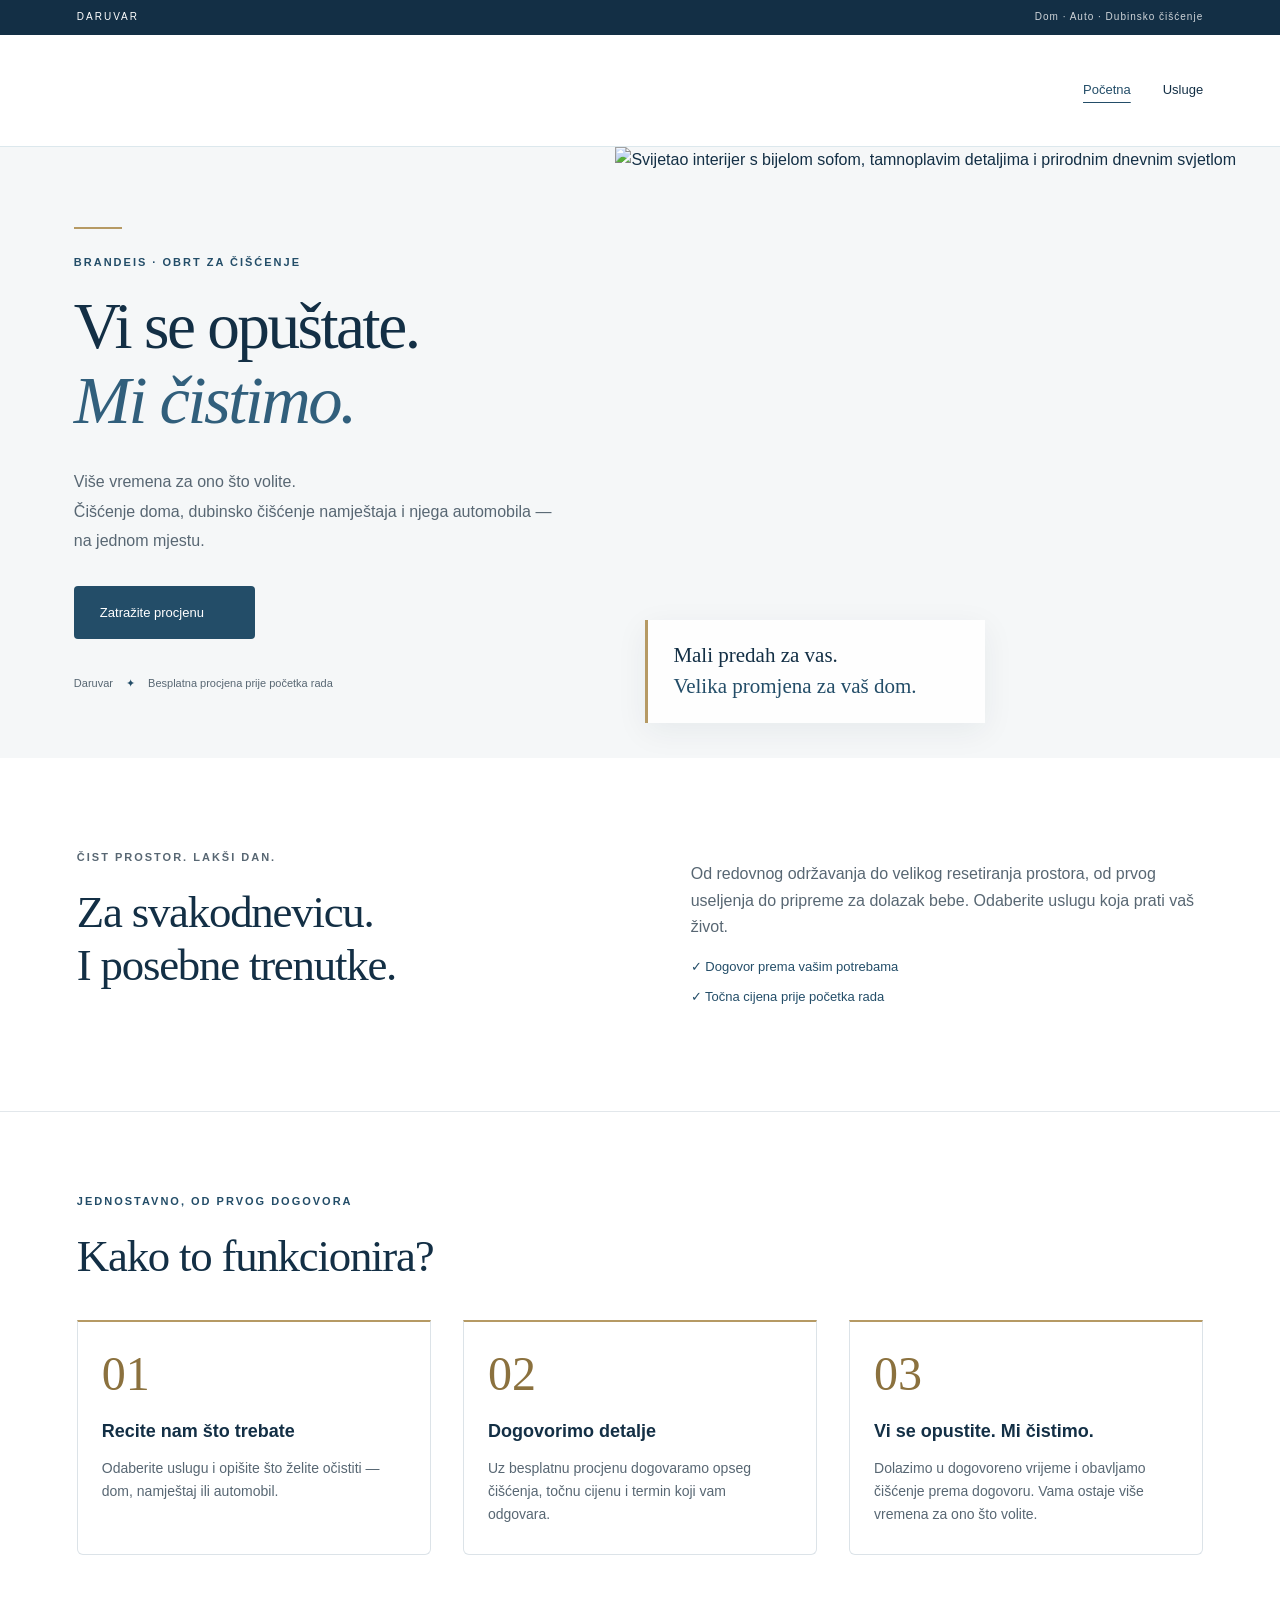
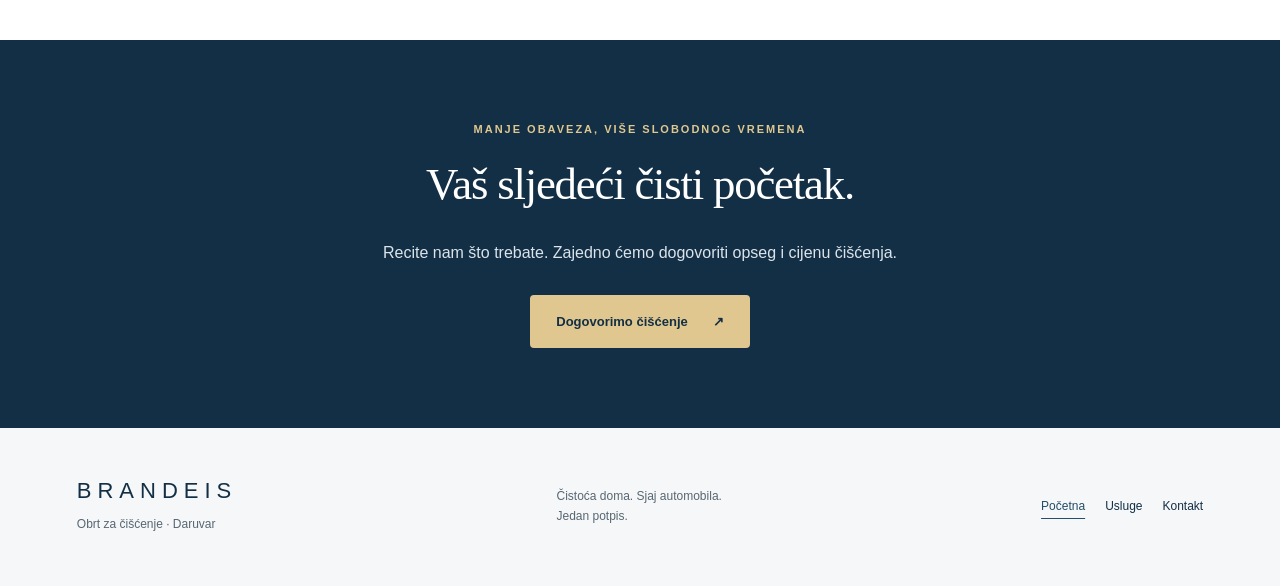
==== index.html @ 132bfe53 "Add Brandeis website" ====
<!doctype html>
<html lang="hr">
  <head>
    <meta charset="utf-8" />
    <meta
      name="viewport"
      content="width=device-width,initial-scale=1"
    />
    <title>Početna | BRANDEIS</title>
    <meta
      name="description"
      content="BRANDEIS, obrt za čišćenje u Daruvaru. Čišćenje doma, dubinsko čišćenje i detailing vozila. Besplatna procjena."
    />
    <link
      rel="stylesheet"
      href="style.css"
    />
  </head>
  <body class="home-refined">
    <div class="top">DARUVAR <span>Dom · Auto · Dubinsko čišćenje</span></div>
    <!-- ZAGLAVLJE: logo i glavna navigacija -->
    <header>
      <a
        href="index.html"
        class="brand"
        aria-label="BRANDEIS početna"
        ><span class="logo"
          ><img
            src="assets/logo-original.png"
            alt="BRANDEIS – obrt za čišćenje" /></span
      ></a>
      <nav aria-label="Glavna navigacija">
        <a
          aria-current="page"
          href="index.html"
          >Početna</a
        ><a href="usluge.html">Usluge</a>      </nav>
     
    </header>
    <!-- GLAVNI SADRŽAJ STRANICE -->
    <main>
      <!-- NASLOVNA: glavni naslov, uvodni tekst i fotografija -->
      <section class="hero">
        <div class="hero-copy">
          <p class="eyebrow">BRANDEIS · OBRT ZA ČIŠĆENJE</p>
          <h1>Vi se opuštate.<br /><em>Mi čistimo.</em></h1>
          <p class="lead">
            Više vremena za ono što volite.<br />Čišćenje doma, dubinsko čišćenje
            namještaja i njega automobila — na jednom mjestu.
          </p>
          <a
            class="btn"
            href="https://wa.me/385981863754?text=Po%C5%A1tovani%2C%20zanima%20me%20%C4%8Di%C5%A1%C4%87enje.%20Mo%C5%BEemo%20li%20dogovoriti%20procjenu%20i%20termin%3F" target="_blank" rel="noopener noreferrer"
            > Zatražite procjenu <span></span></a>            
          
          
          <p class="hero-note">
            Daruvar <span>✦</span> Besplatna procjena prije početka rada
          </p>
        </div>
        <div class="hero-photo">
          <img
            src="assets/enterijer-beli.png"
            alt="Svijetao interijer s bijelom sofom, tamnoplavim detaljima i prirodnim dnevnim svjetlom"
          />
          <div class="photo-label">
            Mali predah za vas.<br /><strong>Velika promjena za vaš dom.</strong>
          </div>
        </div>
      </section>
   
      <section class="section intro">
        <div>
          <p class="eyebrow">ČIST PROSTOR. LAKŠI DAN.</p>
          <h2>Za svakodnevicu.<br />I posebne trenutke.</h2>
        </div>
        <div>
          <p>
            Od redovnog održavanja do velikog resetiranja prostora, od prvog useljenja do
            pripreme za dolazak bebe. Odaberite uslugu koja prati vaš život.
          </p>
          <div class="small-benefits">
            <span>✓ Dogovor prema vašim potrebama</span
            ><span>✓ Točna cijena prije početka rada</span>
          </div>
        </div>
      </section>
      <!-- KAKO TO FUNKCIONIRA: tri koraka do čistog prostora -->
      <section
        class="section how-it-works"
        aria-labelledby="how-it-works-title"
      >
        <p class="eyebrow">JEDNOSTAVNO, OD PRVOG DOGOVORA</p>
        <h2 id="how-it-works-title">Kako to funkcionira?</h2>
        <ol class="process-steps">
          <li class="process-step">
            <span class="step-number" aria-hidden="true">01</span>
            <h3>Recite nam što trebate</h3>
            <p>
              Odaberite uslugu i opišite što želite očistiti — dom, namještaj
              ili automobil.
            </p>
          </li>
          <li class="process-step">
            <span class="step-number" aria-hidden="true">02</span>
            <h3>Dogovorimo detalje</h3>
            <p>
              Uz besplatnu procjenu dogovaramo opseg čišćenja, točnu cijenu
              i termin koji vam odgovara.
            </p>
          </li>
          <li class="process-step">
            <span class="step-number" aria-hidden="true">03</span>
            <h3>Vi se opustite. Mi čistimo.</h3>
            <p>
              Dolazimo u dogovoreno vrijeme i obavljamo čišćenje prema
              dogovoru. Vama ostaje više vremena za ono što volite.
            </p>
          </li>
        </ol>
      </section>
      <section class="cta">
        <p class="eyebrow">MANJE OBAVEZA, VIŠE SLOBODNOG VREMENA</p>
        <h2>Vaš sljedeći čisti početak.</h2>
        <p>Recite nam što trebate. Zajedno ćemo dogovoriti opseg i cijenu čišćenja.</p>
        <a
          class="btn"
          href="https://wa.me/385981863754?text=Po%C5%A1tovani%2C%20zanima%20me%20%C4%8Di%C5%A1%C4%87enje.%20Mo%C5%BEemo%20li%20dogovoriti%20procjenu%20i%20termin%3F" target="_blank" rel="noopener noreferrer"
          >Dogovorimo čišćenje <span>↗</span></a
        >
      </section>
    </main>
    <!-- PODNOŽJE: naziv firme, lokacija i poveznice -->
    <footer>
      <div>
        <strong>BRANDEIS</strong>
        <p>Obrt za čišćenje · Daruvar</p>
      </div>
      <p>Čistoća doma. Sjaj automobila.<br />Jedan potpis.</p>
      <nav>
        <a
          aria-current="page"
          href="index.html"
          >Početna</a
        ><a href="usluge.html">Usluge</a><a href="https://wa.me/385981863754?text=Po%C5%A1tovani%2C%20zanima%20me%20%C4%8Di%C5%A1%C4%87enje.%20Mo%C5%BEemo%20li%20dogovoriti%20procjenu%20i%20termin%3F" target="_blank" rel="noopener noreferrer">Kontakt</a>
      </nav>
    </footer>
<script src="app.js"></script>
  </body>
</html>
---- style.css ----
/* BOJE I OSNOVNI IZGLED */
:root {
  --navy: #1b2a3a;
  --blue: #21769a;
  --pale: #eef7fa;
  --muted: #657580;
  --line: #dce8ed;
}
* {
  box-sizing: border-box;
}
html {
  scroll-behavior: smooth;
  scroll-padding-top: 30px;
}
body {
  margin: 0;
  color: var(--navy);
  font:
    16px/1.65 Arial,
    Helvetica,
    sans-serif;
  background: #fff;
}
a {
  color: inherit;
  text-decoration: none;
}
button,
input,
textarea,
select {
  font: inherit;
}
button,
a,
input,
select,
textarea {
  outline-offset: 5px;
}
a:hover {
  color: var(--blue);
}
.top {
  padding: 9px 6%;
  background: var(--navy);
  color: #fff;
  font-size: 10px;
  letter-spacing: 2px;
  display: flex;
  justify-content: space-between;
}
.top span {
  letter-spacing: 1px;
  opacity: 0.8;
}
/* ZAGLAVLJE I LOGO */
header {
  padding: 0 6%;
  height: 112px;
  display: flex;
  align-items: center;
  justify-content: space-between;
  border-bottom: 1px solid var(--line);
}
.brand {
  width: 165px;
}
.logo {
  display: block;
  position: relative;
  width: 165px;
  height: 94px;
  overflow: hidden;
}
.logo img {
  position: absolute;
  width: 186px;
  max-width: none;
  left: -11px;
  top: -134px;
}
nav {
  display: flex;
  gap: 32px;
  font-size: 13px;
}
nav a[aria-current="page"] {
  color: var(--blue);
  text-decoration: underline;
  text-underline-offset: 8px;
}
.header-cta {
  font-size: 12px;
  background: var(--pale);
  padding: 13px 20px;
  border-radius: 5px;
}
/* NASLOVNA SEKCIJA */
.hero {
  display: grid;
  grid-template-columns: 1.05fr 1fr;
  min-height: 590px;
  background: #f7fafb;
}
.hero-copy {
  padding: 78px 7% 55px 11.5%;
}
.eyebrow {
  font-size: 10px;
  font-weight: 700;
  letter-spacing: 2.2px;
  color: var(--blue);
  margin: 0 0 20px;
}
h1,
h2,
h3,
p {
  margin-top: 0;
}
h1 {
  font-size: clamp(42px, 5vw, 72px);
  line-height: 1.1;
  font-weight: 500;
  letter-spacing: -3px;
  margin-bottom: 27px;
}
h1 em {
  font:
    italic 1.05em Georgia,
    serif;
  color: var(--blue);
}
.lead {
  color: var(--muted);
  font-size: 16px;
  line-height: 1.85;
  margin-bottom: 30px;
}
.btn {
  display: inline-flex;
  align-items: center;
  justify-content: space-between;
  gap: 25px;
  background: var(--blue);
  color: white;
  border: 0;
  border-radius: 5px;
  padding: 15px 22px;
  font-size: 13px;
  cursor: pointer;
  transition: background 0.2s;
}
.btn:hover {
  background: var(--navy);
  color: white;
}
.text-link {
  font-size: 13px;
  font-weight: 600;
  display: inline-block;
}
.hero .text-link {
  margin: 15px 0 15px 20px;
}
.hero-note {
  font-size: 11px;
  margin: 35px 0 0;
  color: var(--muted);
}
.hero-note span {
  margin: 0 10px;
  color: var(--blue);
}
.hero-photo {
  position: relative;
  min-height: 450px;
  overflow: hidden;
}
.hero-photo > img {
  width: 100%;
  height: 100%;
  position: absolute;
  object-fit: cover;
}
.photo-label {
  position: absolute;
  bottom: 35px;
  left: 30px;
  right: 30px;
  max-width: 340px;
  background: #ffffffed;
  padding: 20px 25px;
  font-family: Georgia, serif;
  font-size: 21px;
  line-height: 1.5;
  border-left: 3px solid #76a5b8;
}
.photo-label strong {
  font-weight: 400;
  color: var(--blue);
}
/* TRAKA USLUGA */
.service-strip {
  display: grid;
  grid-template-columns: repeat(3, 1fr);
  margin: 0 6%;
  border-bottom: 1px solid var(--line);
}
.service-strip a {
  padding: 28px 22px;
  text-align: center;
  border-right: 1px solid var(--line);
  font-size: 14px;
}
.service-strip a:last-child {
  border: 0;
}
.service-strip span {
  color: var(--blue);
  font-size: 27px;
  margin-right: 20px;
  vertical-align: middle;
}
/* SEKCIJE I KARTICE */
.section {
  padding: 75px 6%;
}
.intro {
  display: grid;
  grid-template-columns: 1fr 1fr;
  gap: 9%;
  align-items: center;
}
.intro p {
  color: var(--muted);
}
h2 {
  font-family: Georgia, serif;
  font-weight: 400;
  font-size: clamp(30px, 3vw, 42px);
  line-height: 1.2;
  letter-spacing: -1px;
  margin-bottom: 28px;
}
h3 {
  font-size: 17px;
  line-height: 1.5;
}
.small-benefits {
  display: flex;
  flex-direction: column;
  gap: 8px;
  font-size: 13px;
  color: var(--blue);
}
.tinted {
  background: var(--pale);
}
.section-head {
  display: flex;
  align-items: center;
  justify-content: space-between;
  gap: 30px;
  margin-bottom: 20px;
}
.cards {
  display: grid;
  grid-template-columns: repeat(3, 1fr);
  gap: 22px;
}
.price-card {
  padding: 30px;
  background: white;
  border: 1px solid var(--line);
  border-radius: 9px;
  display: flex;
  flex-direction: column;
}
.price-card h3 {
  font-size: 12px;
  letter-spacing: 1px;
}
.price {
  font:
    36px/1.2 Georgia,
    serif;
  color: var(--blue);
  margin: 6px 0 25px;
}
.price-card ul {
  list-style: none;
  padding: 0;
  margin: 0 0 20px;
  font-size: 13px;
  line-height: 1.8;
  flex: 1;
}
.price-card li {
  padding: 7px 0 7px 21px;
  border-bottom: 1px solid #edf2f5;
  position: relative;
}
.price-card li:before {
  content: "✓";
  position: absolute;
  left: 0;
  color: var(--blue);
}
.price-card .btn {
  margin-top: auto;
}
.note {
  font-size: 12px;
  color: var(--muted);
  line-height: 1.75;
}
.special-grid {
  display: grid;
  grid-template-columns: repeat(3, 1fr);
  gap: 22px;
}
.special {
  padding: 30px;
  border: 1px solid var(--line);
  border-radius: 8px;
  background: linear-gradient(140deg, #fff, #f4f9fb);
}
.special h3 {
  font:
    26px/1.25 Georgia,
    serif;
  margin: 20px 0 15px;
}
.special p {
  font-size: 14px;
  color: var(--muted);
}
.special > a,
.special > span:last-child {
  font-size: 12px;
  color: var(--blue);
}
.cta {
  text-align: center;
  background: #dfeef3;
  padding: 65px 20px;
}
.cta p:not(.eyebrow) {
  color: var(--muted);
  font-size: 14px;
}
.cta h2 {
  font-size: 42px;
}
/* KAKO TO FUNKCIONIRA */
.how-it-works {
  border-top: 1px solid var(--line);
}
.process-steps {
  display: grid;
  grid-template-columns: repeat(3, minmax(0, 1fr));
  gap: 32px;
  list-style: none;
  padding: 0;
  margin: 36px 0 0;
}
.process-step {
  border-top: 2px solid var(--line);
  padding-top: 24px;
}
.step-number {
  display: inline-block;
  margin-bottom: 20px;
  color: var(--blue);
  font: 38px/1 Georgia, serif;
}
.process-step h3 {
  margin-bottom: 12px;
}
.process-step p {
  margin-bottom: 0;
  color: var(--muted);
  font-size: 14px;
}
@media (max-width: 600px) {
  .process-steps {
    grid-template-columns: 1fr;
    gap: 28px;
  }
}

/* PODNOŽJE */
footer {
  padding: 45px 6%;
  display: flex;
  justify-content: space-between;
  align-items: center;
  gap: 30px;
}
footer strong {
  letter-spacing: 6px;
  font-weight: 500;
  font-size: 22px;
}
footer p {
  font-size: 12px;
  color: var(--muted);
  margin: 6px 0;
}
footer nav {
  gap: 20px;
  font-size: 12px;
}
/* UVOD NA UNUTARNJIM STRANICAMA */
.page-intro {
  padding: 70px 6% 55px;
  background: var(--pale);
  text-align: center;
}
.page-intro h1 {
  font-family: Georgia, serif;
  font-size: 54px;
  letter-spacing: -2px;
}
.page-intro p:last-child {
  color: var(--muted);
  margin-bottom: 0;
}
.category-nav {
  justify-content: center;
  flex-wrap: wrap;
  padding: 20px;
  border-bottom: 1px solid var(--line);
}
.price-list {
  background: white;
  padding: 12px 28px;
  border: 1px solid var(--line);
  border-radius: 8px;
}
.price-list > div {
  display: flex;
  justify-content: space-between;
  gap: 20px;
  border-bottom: 1px solid var(--line);
  padding: 12px 0;
  font-size: 14px;
}
.price-list > div:last-child {
  border: 0;
}
.price-list strong {
  color: var(--blue);
  white-space: nowrap;
}
.extras {
  display: flex;
  flex-wrap: wrap;
  gap: 10px;
  margin: 25px 0;
}
.extras span {
  background: white;
  padding: 10px 16px;
  border-radius: 4px;
  font-size: 13px;
  border: 1px solid var(--line);
}
details {
  margin-top: 30px;
  padding: 25px;
  border: 1px solid #c9dce5;
  border-radius: 5px;
  font-size: 13px;
}
summary {
  cursor: pointer;
  font-size: 16px;
  font-weight: 600;
}
details p {
  margin: 18px 0;
}
/* KONTAKT I OBRAZAC */
.contact-layout {
  display: grid;
  grid-template-columns: 1fr 1fr;
  gap: 10%;
}
.contact-layout aside > p {
  color: var(--muted);
}
.contact-info {
  border-top: 1px solid var(--line);
  margin-top: 30px;
  padding-top: 25px;
}
.contact-info small {
  color: var(--blue);
  letter-spacing: 2px;
}
.contact-info p {
  margin-bottom: 25px;
}
form {
  background: var(--pale);
  padding: 32px;
  border-radius: 8px;
}
label {
  display: block;
  font-size: 13px;
  font-weight: 600;
  margin-bottom: 18px;
}
input,
select,
textarea {
  display: block;
  width: 100%;
  background: #fff;
  border: 1px solid #cbdce3;
  border-radius: 4px;
  padding: 12px;
  margin-top: 7px;
  color: var(--navy);
  font-size: 14px;
}
textarea {
  resize: vertical;
}
form > .note {
  margin-top: 15px;
}
#result {
  border-top: 1px solid var(--line);
  padding-top: 25px;
  margin-top: 25px;
}
#result .btn {
  margin-top: 15px;
}

/* VELIKI EKRANI */
@media (min-width: 1600px) {
  body {
    max-width: 1600px;
    margin: auto;
  }
}
/* TABLETI */
@media (max-width: 900px) {
  header {
    padding: 0 4%;
  }
  nav {
    gap: 18px;
  }
  .header-cta {
    display: none;
  }
  .hero-copy {
    padding: 55px 8%;
  }
  h1 {
    font-size: 50px;
  }
  .hero .text-link {
    margin-left: 0;
    display: block;
  }
  .hero {
    min-height: 520px;
  }
  .hero-photo {
    min-height: 520px;
  }
  .cards {
    gap: 12px;
  }
  .price-card {
    padding: 22px;
  }
  .special-grid {
    grid-template-columns: repeat(2, 1fr);
  }
  footer {
    flex-wrap: wrap;
  }
  .section {
    padding: 55px 5%;
  }
  .contact-layout {
    gap: 5%;
  }
  .photo-label {
    font-size: 18px;
  }
}
/* MOBILNI TELEFONI */
@media (max-width: 600px) {
  .top {
    font-size: 8px;
    letter-spacing: 1px;
  }
  .top span {
    font-size: 8px;
  }
  header {
    height: 100px;
    gap: 12px;
  }
  .brand {
    width: 125px;
    flex-shrink: 0;
  }
  .logo {
    transform: scale(0.8);
    transform-origin: left center;
  }
  header nav {
    gap: 14px;
    font-size: 11px;
  }
  .hero {
    grid-template-columns: 1fr;
  }
  .hero-copy {
    padding: 45px 6% 35px;
  }
  h1 {
    font-size: 52px;
  }
  .hero-photo {
    min-height: 310px;
  }
  .hero-note {
    margin-top: 20px;
  }
  .hero .text-link {
    display: inline-block;
    margin-left: 15px;
  }
  .photo-label {
    bottom: 20px;
    left: 20px;
    right: 20px;
    padding: 15px;
  }
  .service-strip {
    margin: 0 4%;
  }
  .service-strip a {
    padding: 18px 8px;
    font-size: 10px;
  }
  .service-strip span {
    display: block;
    margin: 0;
    font-size: 26px;
  }
  .intro,
  .contact-layout {
    grid-template-columns: 1fr;
    gap: 25px;
  }
  .section {
    padding: 45px 6%;
  }
  .section-head {
    display: block;
  }
  .section-head .text-link {
    margin-bottom: 20px;
  }
  .cards,
  .special-grid {
    grid-template-columns: 1fr;
  }
  .price-card {
    padding: 26px;
  }
  .cta h2 {
    font-size: 34px;
  }
  .page-intro {
    padding: 45px 6%;
  }
  .page-intro h1 {
    font-size: 42px;
  }
  .category-nav {
    gap: 15px;
    font-size: 12px;
  }
  footer {
    align-items: flex-start;
  }
  footer nav {
    width: 100%;
  }
  form {
    padding: 23px;
  }
  .hero-note {
    font-size: 10px;
  }
}
.logo img {
  width: 140px;
  left: 12px;
  top: -101px;
}

/* USLUGE: kompaktne kartice i prozor s detaljima */
.service-compact {
  padding: 0;
  overflow: hidden;
}
.service-trigger {
  display: flex;
  flex-direction: column;
  align-items: flex-start;
  justify-content: space-between;
  gap: 28px;
  width: 100%;
  height: 100%;
  min-height: 155px;
  padding: 28px;
  border: 0;
  background: transparent;
  color: var(--navy);
  text-align: left;
  cursor: pointer;
}
.service-trigger:hover,
.furniture-trigger:hover {
  background: var(--pale);
}
.service-trigger:focus-visible,
.furniture-trigger:focus-visible {
  outline: 2px solid var(--blue);
  outline-offset: -4px;
}
.service-name {
  font-size: 15px;
  font-weight: 600;
  letter-spacing: 0.6px;
}
.service-cue {
  color: var(--blue);
  font-size: 13px;
}
.price-list > div:has(.furniture-trigger) {
  padding: 0;
}
.furniture-trigger {
  display: flex;
  align-items: center;
  justify-content: space-between;
  gap: 20px;
  width: 100%;
  min-height: 48px;
  padding: 12px 8px;
  border: 0;
  background: transparent;
  color: var(--navy);
  text-align: left;
  cursor: pointer;
}
.furniture-trigger span:last-child {
  color: var(--blue);
}
body.service-dialog-open {
  overflow: hidden;
}
.service-dialog {
  width: min(560px, calc(100% - 32px));
  max-height: 85vh;
  max-height: 85dvh;
  padding: 44px 32px 32px;
  border: 1px solid var(--line);
  border-radius: 16px;
  color: var(--navy);
  background: white;
  box-shadow: 0 24px 80px #1b2a3a33;
  overflow-y: auto;
}
.service-dialog::backdrop {
  background: #14253599;
}
.dialog-close {
  position: absolute;
  top: 8px;
  right: 8px;
  width: 44px;
  height: 44px;
  border: 0;
  border-radius: 50%;
  background: transparent;
  color: var(--navy);
  font-size: 28px;
  cursor: pointer;
}
.dialog-close:hover {
  background: var(--pale);
}
.service-dialog h2 {
  padding-right: 12px;
  font-size: clamp(25px, 5vw, 34px);
  overflow-wrap: anywhere;
}
.service-dialog-content ul {
  padding-left: 22px;
  margin: 0 0 24px;
}
.service-dialog-content li {
  padding: 7px 0;
}
.service-dialog-content li::marker {
  color: var(--blue);
}
.service-dialog-content p:last-child {
  margin-bottom: 0;
}
@media (max-width: 600px) {
  .service-trigger {
    min-height: 125px;
    padding: 24px;
    gap: 20px;
  }
  .service-dialog {
    padding: 48px 22px 28px;
  }
}

/* POČETNA: BIJELA, TAMNOPLAVA I DISKRETNO ZLATO */
.home-refined {
  --navy: #132f45;
  --blue: #234d68;
  --muted: #586773;
  background: #fff;
}
.home-refined .hero {
  background: #f5f7f8;
  grid-template-columns: 1fr 1.08fr;
}
.home-refined .hero-copy {
  padding: 80px 8% 65px 12%;
  align-self: center;
}
.home-refined h1 {
  font-family: Georgia, "Times New Roman", serif;
  font-size: clamp(46px, 5.1vw, 76px);
  font-weight: 400;
  letter-spacing: -2.5px;
  line-height: 1.08;
}
.home-refined h1 em {
  color: #315f7c;
}
.home-refined h2 {
  font-size: clamp(32px, 3.5vw, 48px);
  letter-spacing: -1.2px;
}
.home-refined .eyebrow {
  letter-spacing: 2px;
  font-size: 11px;
}
.home-refined .hero .eyebrow::before {
  content: "";
  display: block;
  width: 48px;
  height: 2px;
  margin-bottom: 24px;
  background: #b69a64;
}
.home-refined .btn {
  border-radius: 4px;
  padding: 16px 26px;
}
.home-refined .photo-label {
  border-left-color: #b69a64;
  background: #ffffffed;
  box-shadow: 0 8px 30px #132f4510;
}
.home-refined .intro {
  padding-top: 90px;
  padding-bottom: 90px;
}
.home-refined .how-it-works {
  background-image: linear-gradient(#ffffff66, #ffffff66), url("assets/mermer-beli.png");
  background-size: cover;
  background-position: center;
  border-top: 1px solid #e2e7eb;
  padding-top: 80px;
  padding-bottom: 85px;
}
.home-refined .process-step {
  padding: 28px 24px;
  background: #ffffffc9;
  border: 1px solid #dce3e8;
  border-top: 2px solid #b69a64;
  border-radius: 0 0 6px 6px;
}
.home-refined .step-number {
  font-size: 48px;
  color: #8b713e;
}
.home-refined .process-step h3 {
  font-size: 18px;
}
.home-refined .cta {
  background: #132f45;
  color: #fff;
  padding: 80px 6%;
}
.home-refined .cta .eyebrow {
  color: #dfc790;
}
.home-refined .cta p:not(.eyebrow) {
  color: #dbe4eb;
  max-width: 560px;
  margin: 0 auto 28px;
  font-size: 16px;
}
.home-refined .cta .btn {
  color: #132f45;
  background: #e0c78f;
  font-weight: 600;
}
.home-refined .cta .btn:hover {
  background: #efddb7;
}
.home-refined footer {
  background: #f5f7f8;
}
@media (max-width: 900px) {
  .home-refined .hero-copy {
    padding: 55px 8%;
  }
  .home-refined .process-steps {
    gap: 16px;
  }
  .home-refined .process-step {
    padding: 24px 18px;
  }
}
@media (max-width: 600px) {
  .home-refined .hero {
    grid-template-columns: 1fr;
  }
  .home-refined .hero-copy {
    padding: 48px 6%;
  }
  .home-refined h1 {
    font-size: clamp(44px, 11vw, 60px);
    letter-spacing: -1.8px;
  }
  .home-refined .hero-photo {
    min-height: 370px;
  }
  .home-refined .intro,
  .home-refined .how-it-works,
  .home-refined .cta {
    padding: 55px 6%;
  }
}

/* USLUGE: BIJELI MERMER, TAMNOPLAVA I ZLATNI AKCENTI */
.services-refined {
  --navy: #132f45;
  --blue: #234d68;
  --muted: #586773;
  background: #fff;
}
.services-refined .page-intro {
  display: grid;
  grid-template-columns: 1.1fr 1fr;
  align-items: stretch;
  padding: 0;
  text-align: left;
  background: #f5f7f8;
}
.services-intro-copy {
  align-self: center;
  padding: 65px 10% 65px 12%;
}
.services-refined .page-intro h1 {
  font-size: clamp(40px, 4.4vw, 64px);
  line-height: 1.08;
}
.services-intro-copy .eyebrow::before {
  content: "";
  display: block;
  width: 48px;
  height: 3px;
  background: #b69a64;
  margin-bottom: 22px;
}
.services-intro-photo {
  width: 100%;
  height: 100%;
  max-height: 440px;
  min-height: 360px;
  object-fit: cover;
  object-position: center 65%;
}
.services-refined h2 {
  font-size: clamp(32px, 3.5vw, 46px);
}
.services-refined .category-nav {
  gap: 12px;
  padding: 22px 6%;
  background: #fff;
}
.services-refined .category-nav a {
  padding: 8px 18px;
  border: 1px solid #d8c49a;
  border-radius: 30px;
  font-size: 13px;
}
.services-refined .category-nav a:hover {
  background: #f8f3e8;
  color: #132f45;
}
.services-refined .tinted {
  background: linear-gradient(#ffffff88, #ffffff88), url("assets/mermer-beli.png") center / cover;
}
.services-refined .price-card {
  border-color: #dce3e8;
  border-top: 3px solid #b69a64;
  box-shadow: 0 8px 22px #132f4508;
}
.services-refined .service-trigger {
  min-height: 170px;
  gap: 32px;
}
.services-refined .service-name {
  font-family: Georgia, "Times New Roman", serif;
  font-size: 20px;
  font-weight: 400;
  letter-spacing: 0;
}
.services-refined .service-cue {
  color: #80642c;
  border-bottom: 1px solid #d8c49a;
  padding-bottom: 4px;
}
.services-refined .price-list {
  border-top: 3px solid #b69a64;
  box-shadow: 0 10px 30px #132f4508;
}
.services-refined .furniture-trigger span:last-child {
  color: #80642c;
  font-size: 20px;
}
.services-refined .header-cta {
  background: #f6f0e3;
  color: #132f45;
}
.services-refined .cta {
  background: #132f45;
  color: #fff;
  border-top: 5px solid #c6a565;
  padding: 75px 6%;
}
.services-refined .cta .eyebrow {
  color: #e1c58b;
}
.services-refined .cta h2::after {
  content: "";
  display: block;
  width: 72px;
  height: 2px;
  background: #c6a565;
  margin: 24px auto 0;
}
.services-refined .cta p:not(.eyebrow) {
  color: #dbe4eb;
  font-size: 16px;
  margin-bottom: 28px;
}
.services-refined .cta .btn {
  color: #132f45;
  background: #e0c78f;
  border: 1px solid #ecd8ae;
  font-weight: 600;
  padding: 16px 26px;
}
.services-refined .cta .btn:hover {
  background: #efddb7;
}
.services-refined footer {
  background: #f5f7f8;
  border-top: 1px solid #d8c49a;
}
.services-refined .service-dialog {
  border-top: 4px solid #b69a64;
}
@media (max-width: 700px) {
  .services-refined .page-intro {
    grid-template-columns: 1fr;
  }
  .services-intro-copy {
    padding: 48px 6%;
  }
  .services-intro-photo {
    height: 290px;
    min-height: 0;
  }
  .services-refined .category-nav {
    gap: 8px;
  }
  .services-refined .category-nav a {
    padding: 7px 13px;
    font-size: 12px;
  }
  .services-refined .service-trigger {
    min-height: 135px;
    gap: 24px;
  }
  .services-refined .cta {
    padding: 55px 6%;
  }
}

/* KARUSEL USLUGA DOMA */
.services-refined #dom .cards {
  display: flex;
  gap: 22px;
  overflow-x: auto;
  scroll-snap-type: x mandatory;
  scroll-padding-inline: 4px;
  padding: 6px 4px 18px;
  scrollbar-width: thin;
  scrollbar-color: #b69a64 #edf0f3;
}
.services-refined #dom .price-card {
  flex: 0 0 calc((100% - 44px) / 3);
  min-width: 0;
  scroll-snap-align: start;
}
.carousel-controls {
  display: flex;
  justify-content: flex-end;
  gap: 10px;
  margin: -8px 0 18px;
}
.carousel-controls[hidden] { display: none; }
.carousel-controls button {
  width: 44px;
  height: 44px;
  border: 1px solid #b69a64;
  border-radius: 50%;
  background: #fff;
  color: #132f45;
  font-size: 22px;
  cursor: pointer;
}
.carousel-controls button:hover:not(:disabled) { background: #e0c78f; }
.carousel-controls button:disabled { opacity: .35; cursor: default; }
@media (max-width: 900px) {
  .services-refined #dom .price-card { flex-basis: 44%; }
}
@media (max-width: 600px) {
  .services-refined #dom .price-card { flex-basis: 85%; }
  .services-refined #dom .cards { gap: 16px; }
}
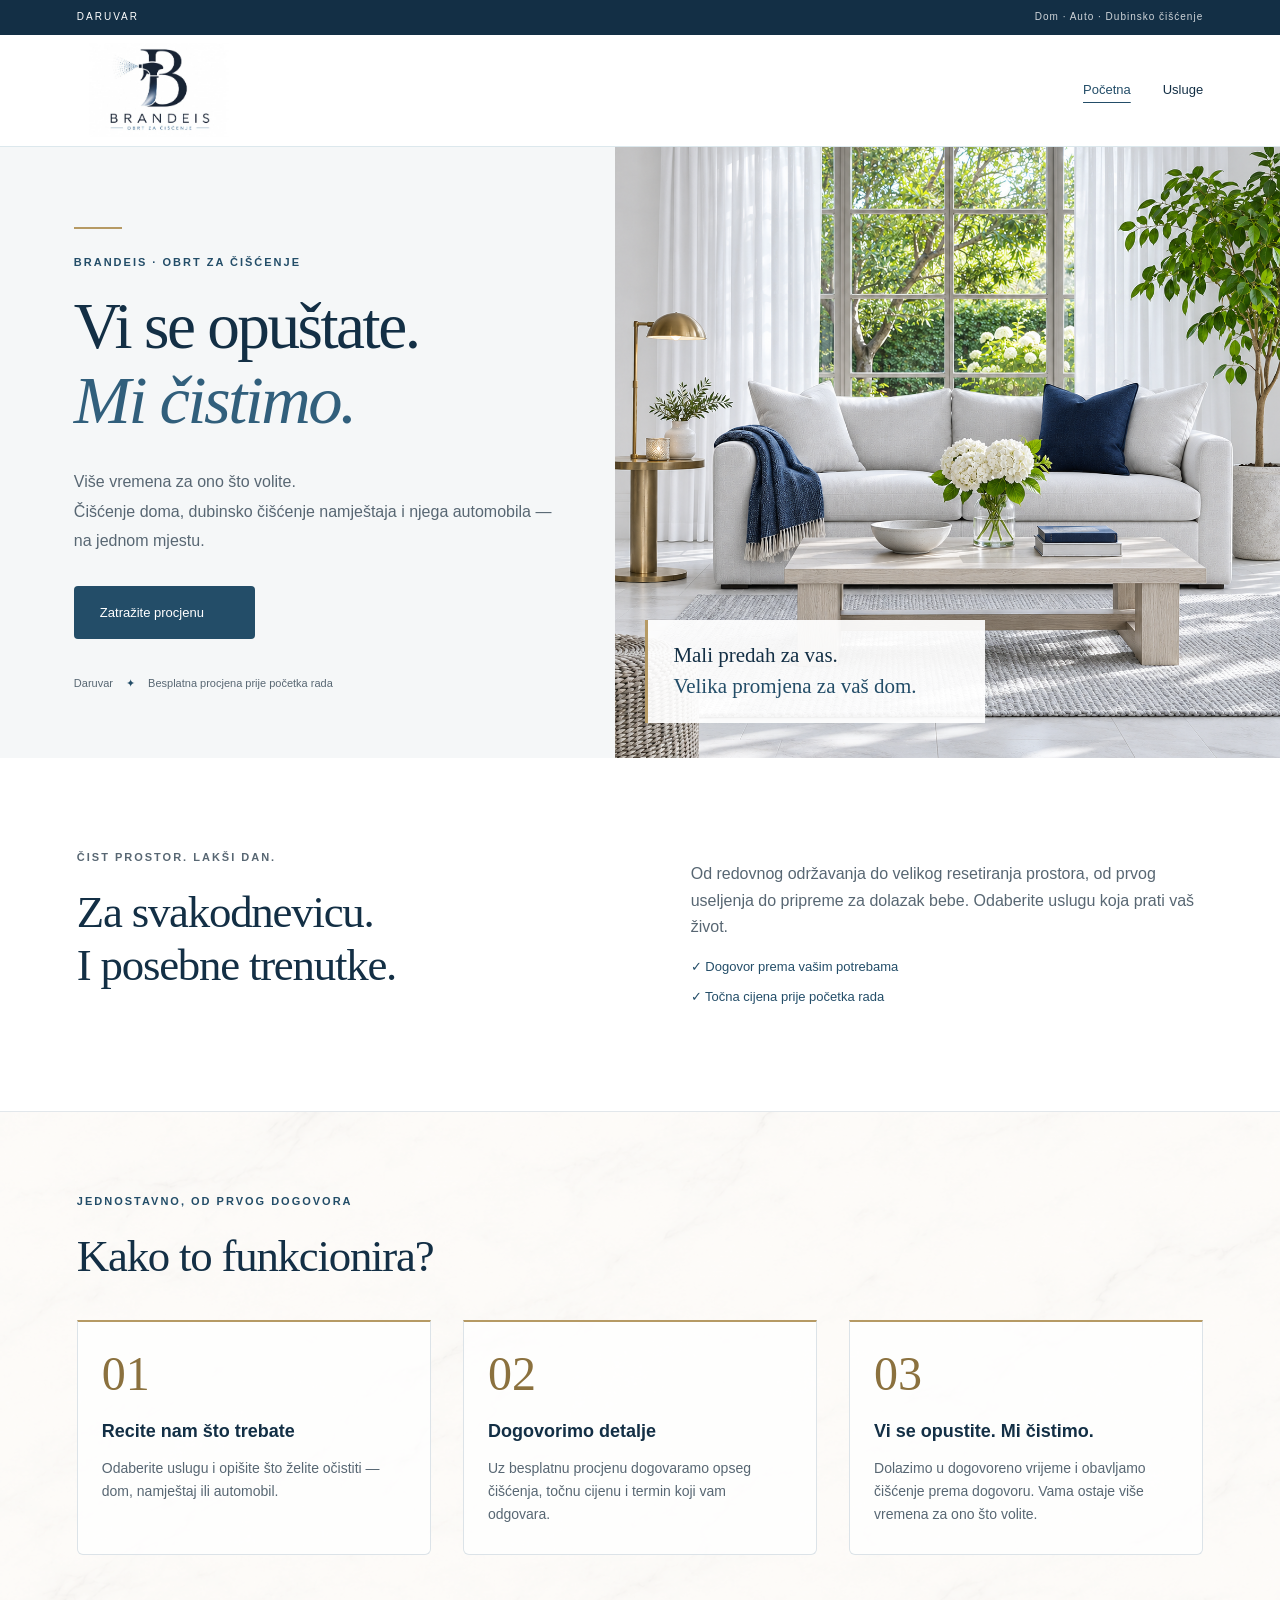
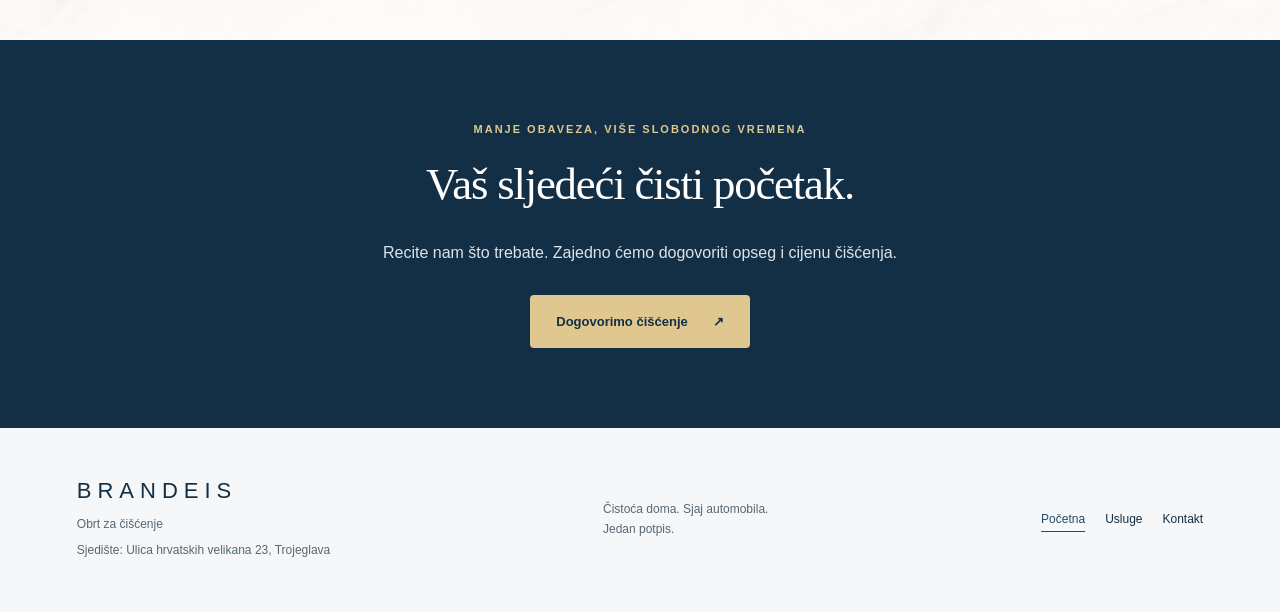
==== commit 68a11884: "Add business address in Trojeglava" ====
--- a/index.html
+++ b/index.html
@@ -134,7 +134,8 @@
     <footer>
       <div>
         <strong>BRANDEIS</strong>
-        <p>Obrt za čišćenje · Daruvar</p>
+        <p>Obrt za čišćenje</p>
+        <p>Sjedište: Ulica hrvatskih velikana 23, Trojeglava</p>
       </div>
       <p>Čistoća doma. Sjaj automobila.<br />Jedan potpis.</p>
       <nav>
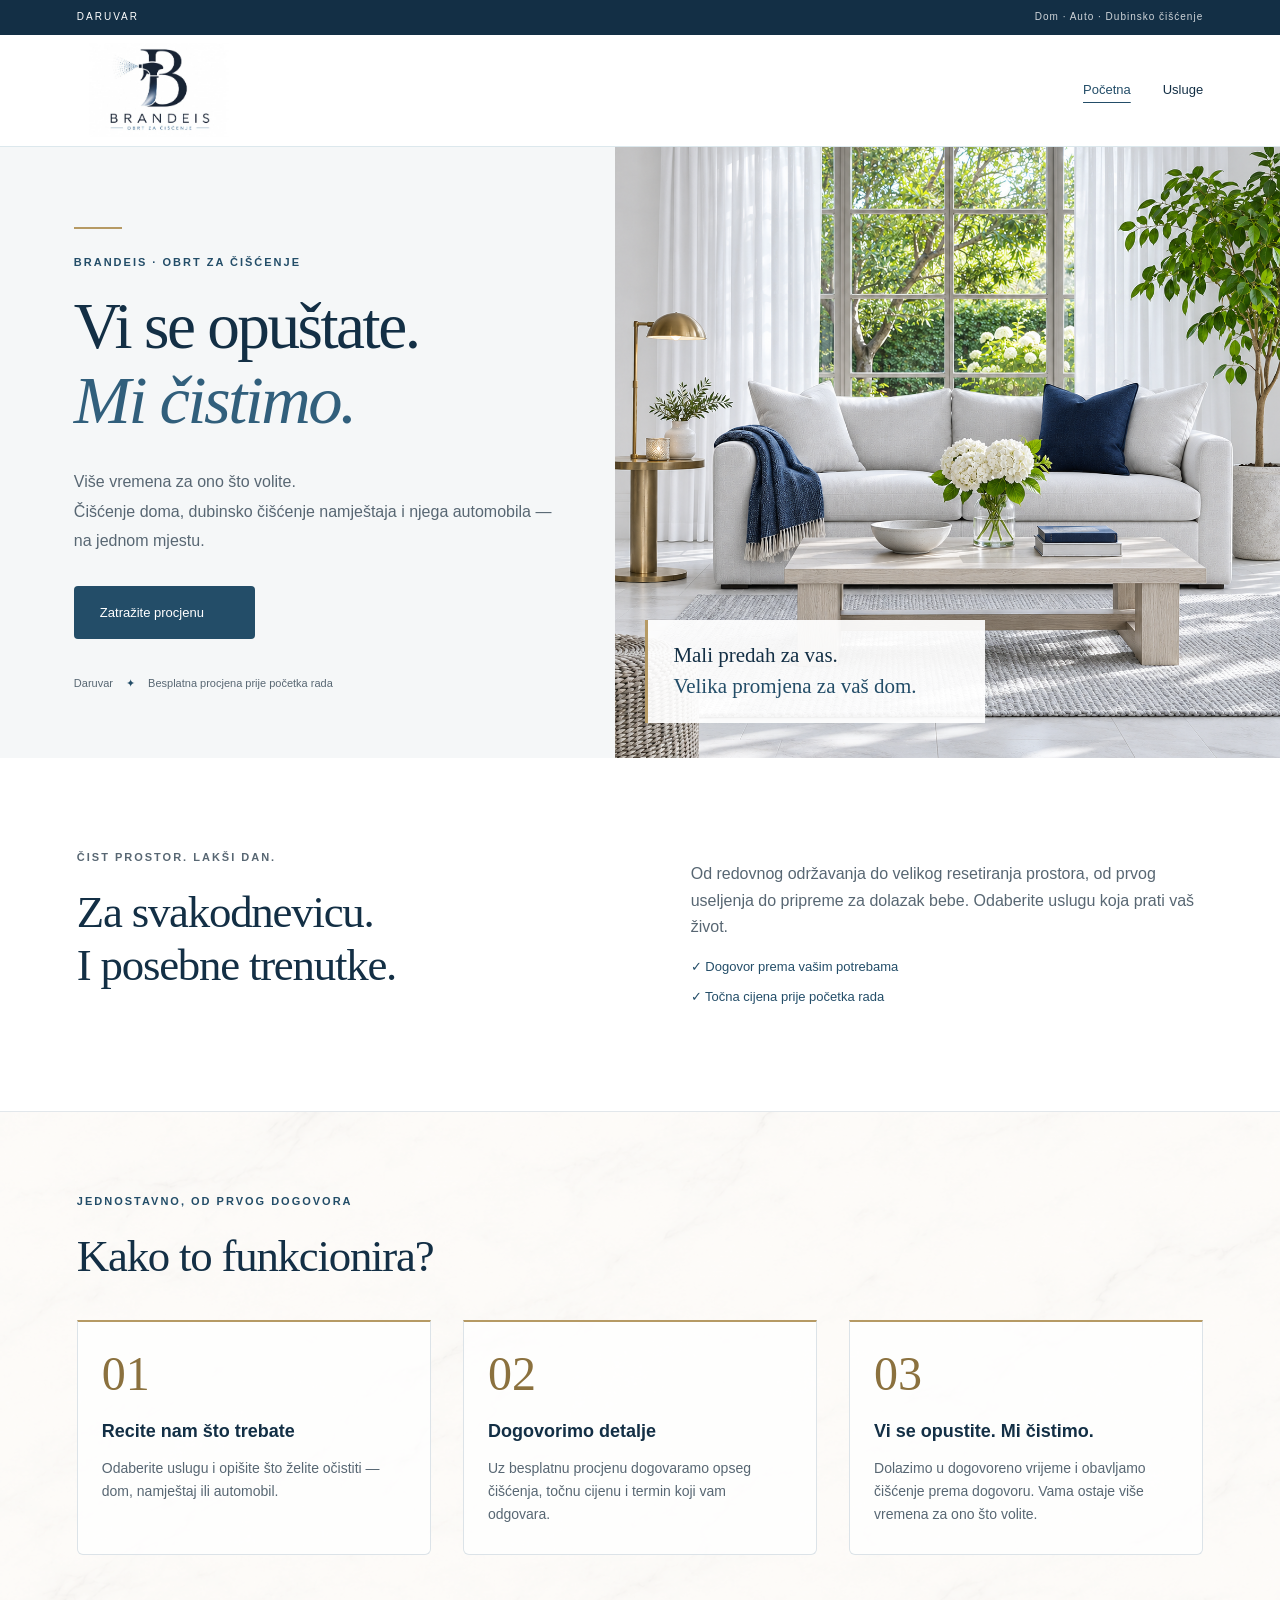
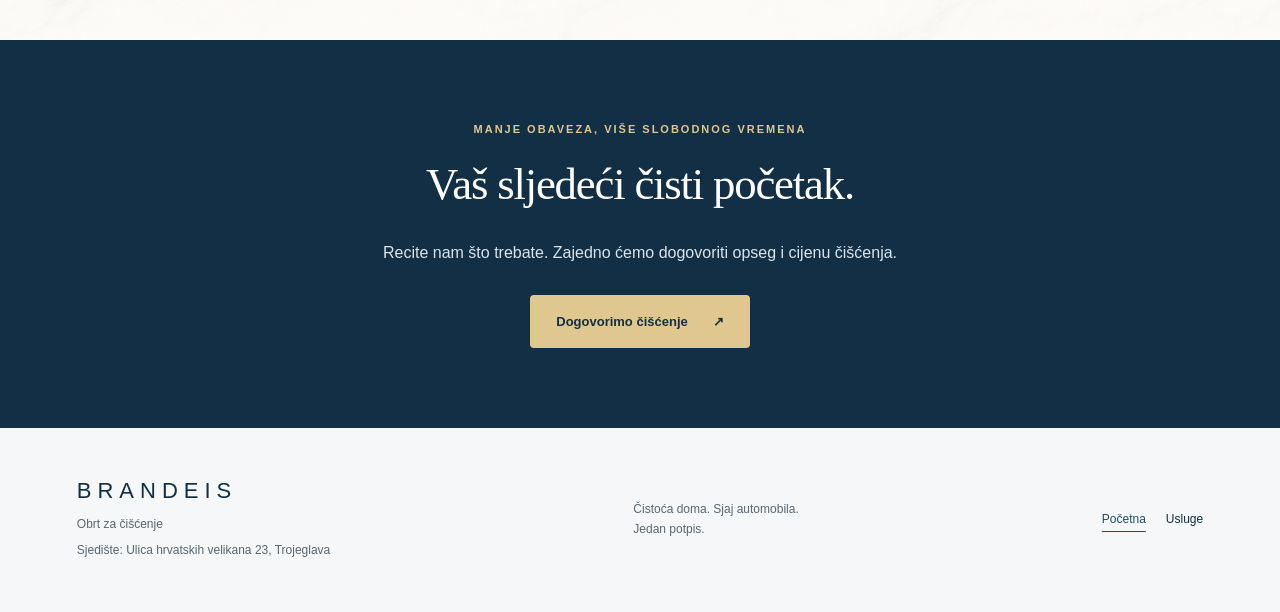
==== commit a79906ee: "Remove leftover Contact footer link" ====
--- a/index.html
+++ b/index.html
@@ -143,7 +143,7 @@
           aria-current="page"
           href="index.html"
           >Početna</a
-        ><a href="usluge.html">Usluge</a><a href="https://wa.me/385981863754?text=Po%C5%A1tovani%2C%20zanima%20me%20%C4%8Di%C5%A1%C4%87enje.%20Mo%C5%BEemo%20li%20dogovoriti%20procjenu%20i%20termin%3F" target="_blank" rel="noopener noreferrer">Kontakt</a>
+        ><a href="usluge.html">Usluge</a>
       </nav>
     </footer>
 <script src="app.js"></script>
